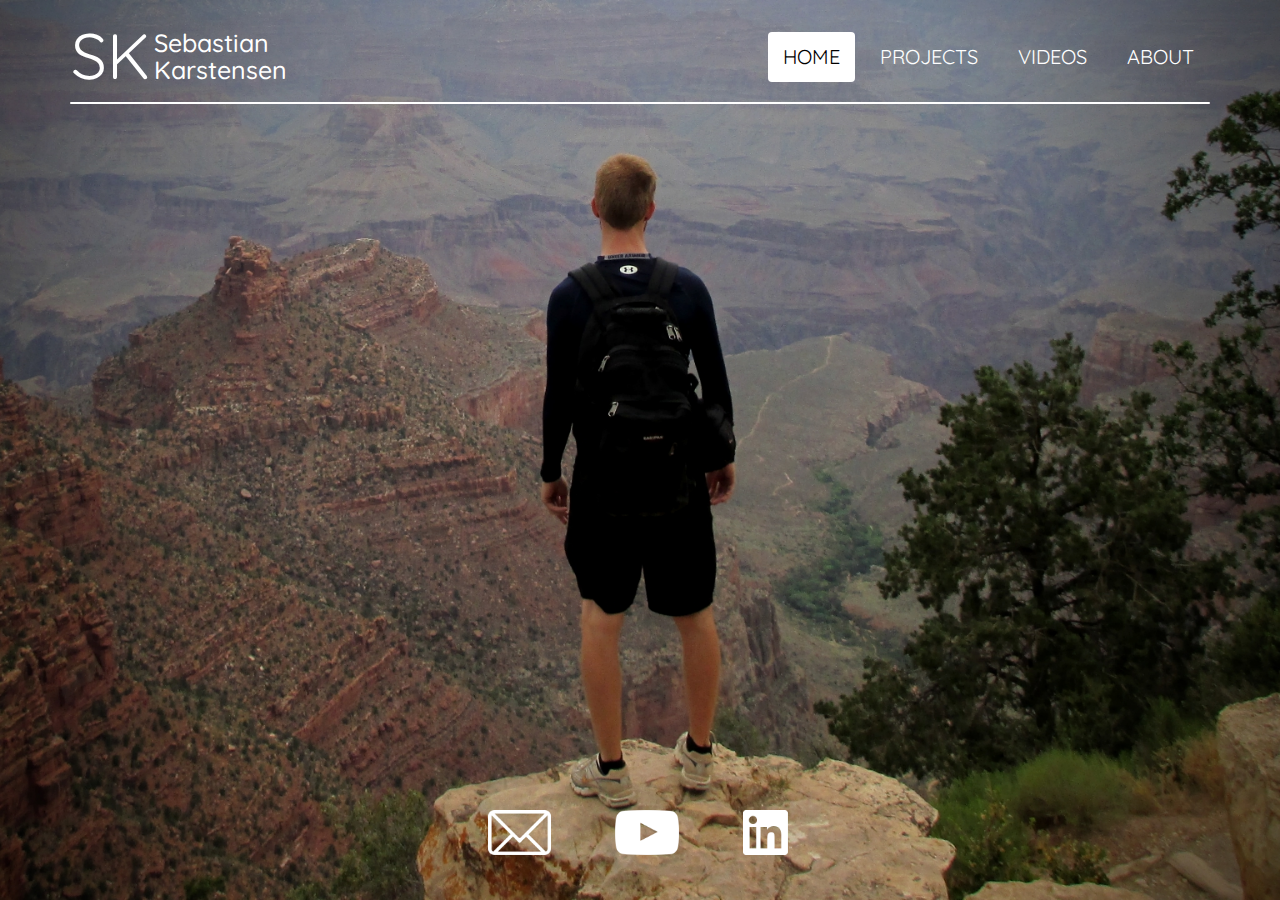
==== index.html @ 9206526f "Initial Website Setup" ====
<!DOCTYPE html>

<html id="front-html">

<head>
	<meta charset="UTF-8">
	<meta name="keywords" content="Sebastian Karstensen,resume,CV,computer science,software development,programming,skills,projects,videos,about">
	<meta name="author" content="Sebastian Karstensen"> 

	<meta name="viewport" content="initial-scale=1">

	<title>Home | S. Karstensen</title>

	<link rel="shortcut icon" href="images/website-icon.ico">
	<link rel="stylesheet" type="text/css" href="css/site.css">
	<link rel="stylesheet" type="text/css" href="css/style-home.css">
	<link rel="stylesheet" type="text/css" href="https://maxcdn.bootstrapcdn.com/bootstrap/3.3.6/css/bootstrap.min.css">
</head>

<body id="body" class="container">
	<header>
		<nav id="navigation-bar" class = "navbar navbar-default" role = "navigation">
			<div class = "navbar-header">
				<a id="homepage" href="index.html">
				<div id="logo-letters">
					SK
				</div>
					<div id="logo-name">
						<h3 class="name">Sebastian</h3>
						<h3 class="name">Karstensen</h3>
					</div>
				</a>

				<button id = "menu-button" type = "button" class = "navbar-toggle" 
				data-toggle = "collapse" data-target = "#subpage-navbar-collapse" onclick="this.blur();">
					<span class = "icon-bar"></span>
					<span class = "icon-bar"></span>
					<span class = "icon-bar"></span>
				</button>
			</div>

			<div class = "collapse navbar-collapse" id = "subpage-navbar-collapse">

				<ul id="navigation" class = "nav navbar-nav">
					<li id="current-page"><a class="mark-page" href = "index.html">HOME</a></li>
					<li><a href = "projects.html">PROJECTS</a></li>
					<li><a href = "videos.html">VIDEOS</a></li>
					<li><a href = "about.html">ABOUT</a></li>
				</ul>
			</div>

		</nav>
	</header>

	<div id="splitter"></div>

	<div id="home-space"></div>

	<div id="contact-info">
		<div class="contact-link">
			<a href="mailto:sebastian.karstensen@live.dk">
				<img src="images/logo-email.png">
			</a>
		</div>
		<div class="contact-link">
			<a href="https://www.youtube.com/channel/UC2_gD5-8RMO1oaJNJ4qHuQA" target="0">
				<img src="images/logo-twitter.png">
			</a>
		</div>
		<div class="contact-link">
			<a href="https://dk.linkedin.com/in/sebastiankarstensen" target="0">
				<img src="images/logo-linkedin.png">
			</a>
		</div>
	</div>

	<script src="https://cdnjs.cloudflare.com/ajax/libs/jquery/2.2.3/jquery.js"></script>
	<script src="https://maxcdn.bootstrapcdn.com/bootstrap/3.3.6/js/bootstrap.min.js"></script>
</body>


</html>
---- css/site.css ----
@import url(https://fonts.googleapis.com/css?family=Quicksand);

* {
	margin: 0;
	padding: 0;
	font-family: "Quicksand", sans-serif;
}

html {
	min-height: 100%;
	background-size: cover;
	background-position: center;
    background-repeat: no-repeat;
    background-attachment: fixed;
}

#body {
	background-color: transparent;
	position: relative;
}

header {
	padding-top: 1vh;
}

/*General + navbar*/
/*-------------------------------------*/
#homepage {
	text-decoration: none;
}

#navigation-bar {
	background-color: transparent;
	border-color: transparent;
	margin-bottom: 0;
}

#logo-letters {
	font-size: 42px;
	display: inline-block;
	color: white;
}

#logo-name {
	display: inline-block;
	color: white;
}

.name {
	font-size: 16px;
	margin: 0;
}

#subpage-navbar-collapse {
	padding: 0;
	background-color: rgba(24,24,24,0.6);
	border-top: 2px solid white;
}

#menu-button {
	margin-right: 0;
	padding: 0;
	border-color: transparent;
}

#menu-button:hover {
	background-color: transparent;
}

#menu-button:hover span {
	background-color: white;
}

#menu-button span {
	background-color: white;
	margin: 8px 0px;
	width: 32px;
	height: 4px;
	border-radius: 2px;
}

#navigation {
	text-align: center;
	display: inline;
	margin: 0;
}

#navigation li a {
	color: white;
	font-size: 20px;
	margin: 0;
	display: inline-block;
}

#current-page .mark-page {
	color: black;
	background-color: white;
}

/*
#navigation li a:active {
	color: black;
	background-color: white;
}*/

#splitter {
	height: 2px;
	background-color: white;
	border-radius: 1px;
}

#contact-info {
	text-align: center;
	position: fixed;
	bottom: 5%;
	width: 100%;
	left: 0;
}

.contact-link {
	display: inline-block;
	margin: 0 12px;
}

.contact-link a img {
	height: 7.5vh;
}

/* Desktop and tablet */
@media screen and (min-width: 768px) {
	#logo-letters {
		font-size: 64px;
	}

	.name {
		font-size: 25px;
	}

	#subpage-navbar-collapse {
		background-color: transparent;
		border-top: none;
	}

	#navigation {
		float: right;
		padding-top: 22px;
	}

    #navigation li a {
    	margin: 0;
    	margin-left: 10px;
    	border-radius: 4px;
    }

    #navigation li a:hover {
    	color: black;
    	background-color: white;
    }

    .contact-link a img {
    	height: 5vh;
    }

    .contact-link {
    	margin: 0 30px;
    }
}
/*-------------------------------------*/

/*Projects*/
/*-------------------------------------*/
#projects {
	padding: 0;
}

.card {
	padding: 20px 0;
}

.project {
	color: white;
	background-color: rgba(24,24,24,0.7);
	border: 2px solid white;
	padding: 15px;
}

.project-name {
	text-align: center;
	margin: 0;
	font-size: 22px;
}

.project-image {
	margin: 10px 0;
	border: 1px solid white;
}

.project-description {
	margin: 0;
	text-align: justify;
}


/* Desktop and tablet */
@media screen and (min-width: 768px) {
	.project {
		min-height: 440px;
	}
}
/*-------------------------------------*/


/*Videos*/
/*-------------------------------------*/
.videowrapper {
    float: none;
    clear: both;
    width: 100%;
    position: relative;
    padding-bottom: 56.1708%;
    height: 0;
}
.videowrapper iframe {
    position: absolute;
    top: 0;
    left: 0;
    width: 100%;
    height: 100%;
}
/*-------------------------------------*/


/*About*/
/*-------------------------------------*/
.summary {
	text-align: center;
	margin: 20px 0;
	font-size: 24px;
	color: white;
}

.about-name {
	text-align: center;
	margin: 10px 0;
	font-size: 28px;
	text-transform: uppercase;
}

.about-list {
	margin: 0;
	text-align: center;
	list-style: none;
	font-size: 20px;
	line-height: 3;
	font-style: italic;
}

/*-------------------------------------*/
---- css/style-home.css ----
html {
	background-image: url(../images/background-home.jpg);
}
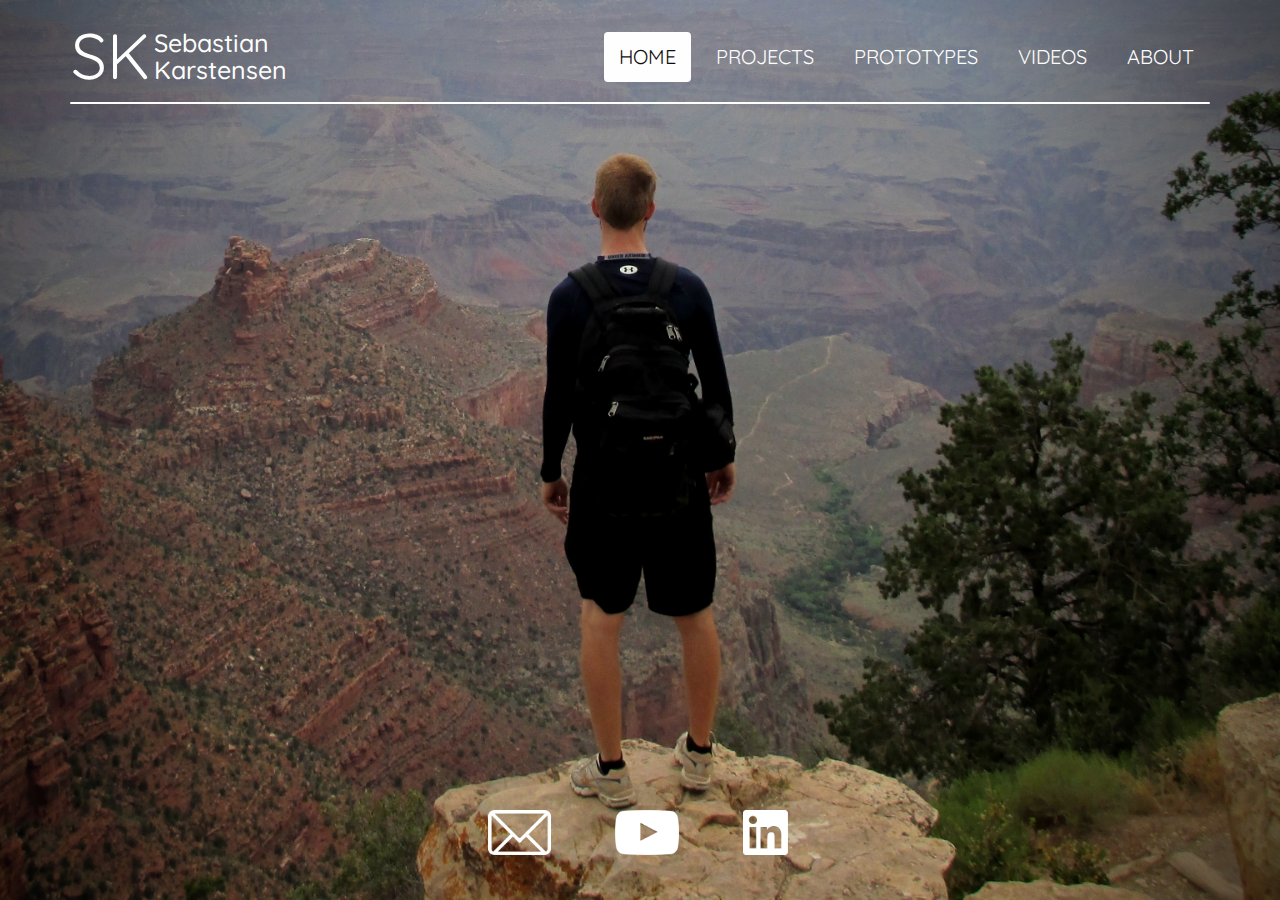
==== commit 796b9eee: "Initial draft for Prototypes" ====
--- a/index.html
+++ b/index.html
@@ -44,6 +44,7 @@
 				<ul id="navigation" class = "nav navbar-nav">
 					<li id="current-page"><a class="mark-page" href = "index.html">HOME</a></li>
 					<li><a href = "projects.html">PROJECTS</a></li>
+					<li><a href = "prototypes.html">PROTOTYPES</a></li>
 					<li><a href = "videos.html">VIDEOS</a></li>
 					<li><a href = "about.html">ABOUT</a></li>
 				</ul>
--- a/css/site.css
+++ b/css/site.css
@@ -1,4 +1,12 @@
 @import url(https://fonts.googleapis.com/css?family=Quicksand);
+
+/*Declare variables*/
+:root{
+    --white:#fefefe;
+    --black:#0f0f0f;
+   	--transparent-black: rgba(24,24,24,0.65);
+}
+
 
 * {
 	margin: 0;
@@ -38,12 +46,12 @@
 #logo-letters {
 	font-size: 42px;
 	display: inline-block;
-	color: white;
+	color: var(--white);
 }
 
 #logo-name {
 	display: inline-block;
-	color: white;
+	color: var(--white);
 }
 
 .name {
@@ -53,8 +61,8 @@
 
 #subpage-navbar-collapse {
 	padding: 0;
-	background-color: rgba(24,24,24,0.6);
-	border-top: 2px solid white;
+	background-color: var(--transparent-black);
+	border-top: 2px solid var(--white);
 }
 
 #menu-button {
@@ -68,11 +76,11 @@
 }
 
 #menu-button:hover span {
-	background-color: white;
+	background-color: var(--white);
 }
 
 #menu-button span {
-	background-color: white;
+	background-color: var(--white);
 	margin: 8px 0px;
 	width: 32px;
 	height: 4px;
@@ -86,26 +94,26 @@
 }
 
 #navigation li a {
-	color: white;
+	color: var(--white);
 	font-size: 20px;
 	margin: 0;
 	display: inline-block;
 }
 
 #current-page .mark-page {
-	color: black;
-	background-color: white;
+	color: var(--black);
+	background-color: var(--white);
 }
 
 /*
 #navigation li a:active {
-	color: black;
-	background-color: white;
+	color: var(--black);
+	background-color: var(--white);
 }*/
 
 #splitter {
 	height: 2px;
-	background-color: white;
+	background-color: var(--white);
 	border-radius: 1px;
 }
 
@@ -126,7 +134,9 @@
 	height: 7.5vh;
 }
 
+
 /* Desktop and tablet */
+/*-------------------------------------*/
 @media screen and (min-width: 768px) {
 	#logo-letters {
 		font-size: 64px;
@@ -153,8 +163,8 @@
     }
 
     #navigation li a:hover {
-    	color: black;
-    	background-color: white;
+    	color: var(--black);
+    	background-color: var(--white);
     }
 
     .contact-link a img {
@@ -178,9 +188,9 @@
 }
 
 .project {
-	color: white;
-	background-color: rgba(24,24,24,0.7);
-	border: 2px solid white;
+	color: var(--white);
+	background-color: var(--transparent-black);
+	border: 2px solid var(--white);
 	padding: 15px;
 }
 
@@ -192,7 +202,7 @@
 
 .project-image {
 	margin: 10px 0;
-	border: 1px solid white;
+	border: 1px solid var(--white);
 }
 
 .project-description {
@@ -209,6 +219,27 @@
 }
 /*-------------------------------------*/
 
+
+/*Prototypes*/
+/*-------------------------------------*/
+.prototype-details {
+	color: var(--white);
+}
+
+.prototype-name {
+	text-align: center;
+}
+
+.text-segment {
+	margin: 20px 0;
+}
+
+.prototype-image {
+	margin-top: 20px;
+	width: 100%;
+	border: 2px solid var(--white);
+}
+/*-------------------------------------*/
 
 /*Videos*/
 /*-------------------------------------*/
@@ -236,7 +267,7 @@
 	text-align: center;
 	margin: 20px 0;
 	font-size: 24px;
-	color: white;
+	color: var(--white);
 }
 
 .about-name {
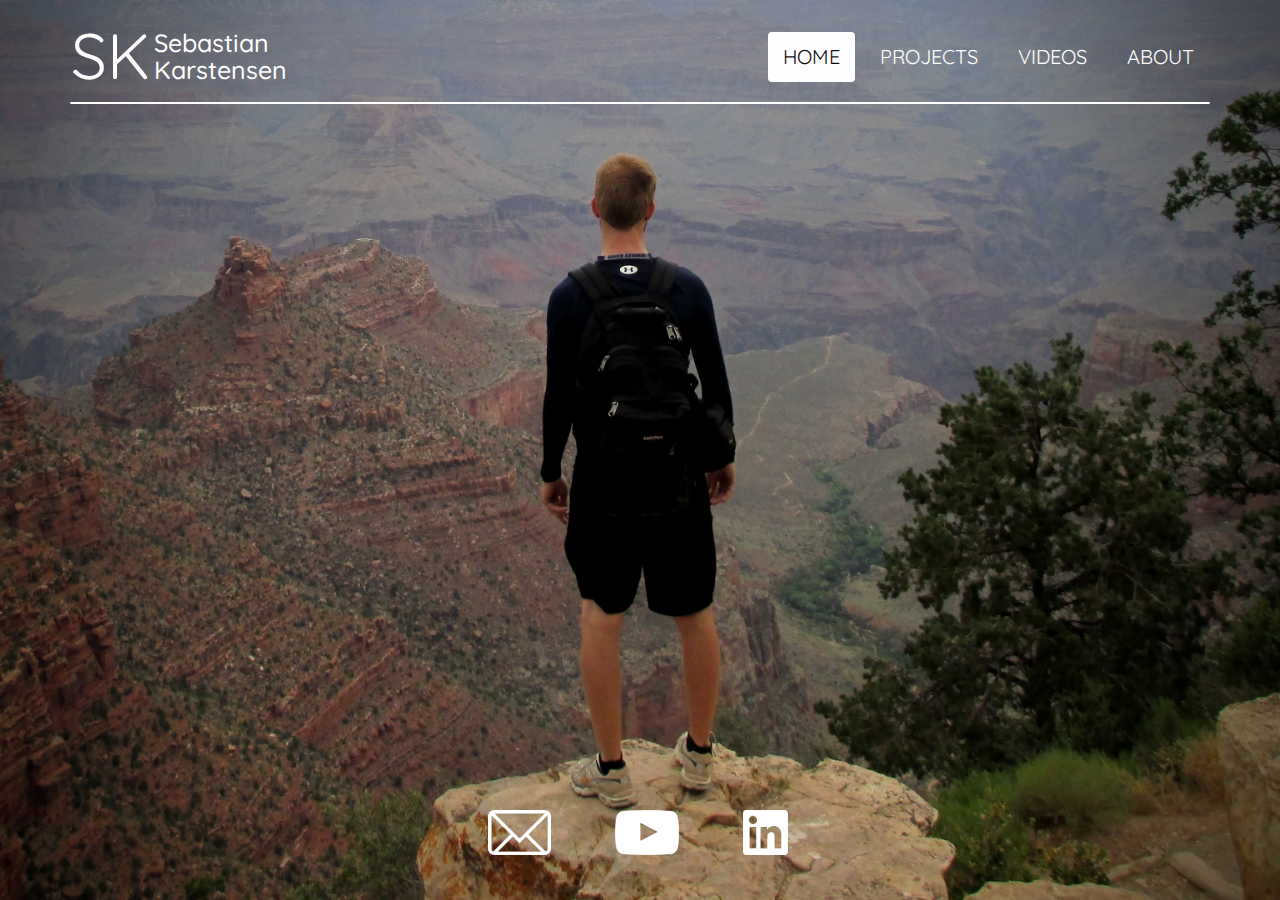
==== commit cb1f7115: "Removed "Prototypes"-section" ====
--- a/index.html
+++ b/index.html
@@ -44,7 +44,6 @@
 				<ul id="navigation" class = "nav navbar-nav">
 					<li id="current-page"><a class="mark-page" href = "index.html">HOME</a></li>
 					<li><a href = "projects.html">PROJECTS</a></li>
-					<li><a href = "prototypes.html">PROTOTYPES</a></li>
 					<li><a href = "videos.html">VIDEOS</a></li>
 					<li><a href = "about.html">ABOUT</a></li>
 				</ul>
--- a/css/site.css
+++ b/css/site.css
@@ -219,27 +219,6 @@
 }
 /*-------------------------------------*/
 
-
-/*Prototypes*/
-/*-------------------------------------*/
-.prototype-details {
-	color: var(--white);
-}
-
-.prototype-name {
-	text-align: center;
-}
-
-.text-segment {
-	margin: 20px 0;
-}
-
-.prototype-image {
-	margin-top: 20px;
-	width: 100%;
-	border: 2px solid var(--white);
-}
-/*-------------------------------------*/
 
 /*Videos*/
 /*-------------------------------------*/
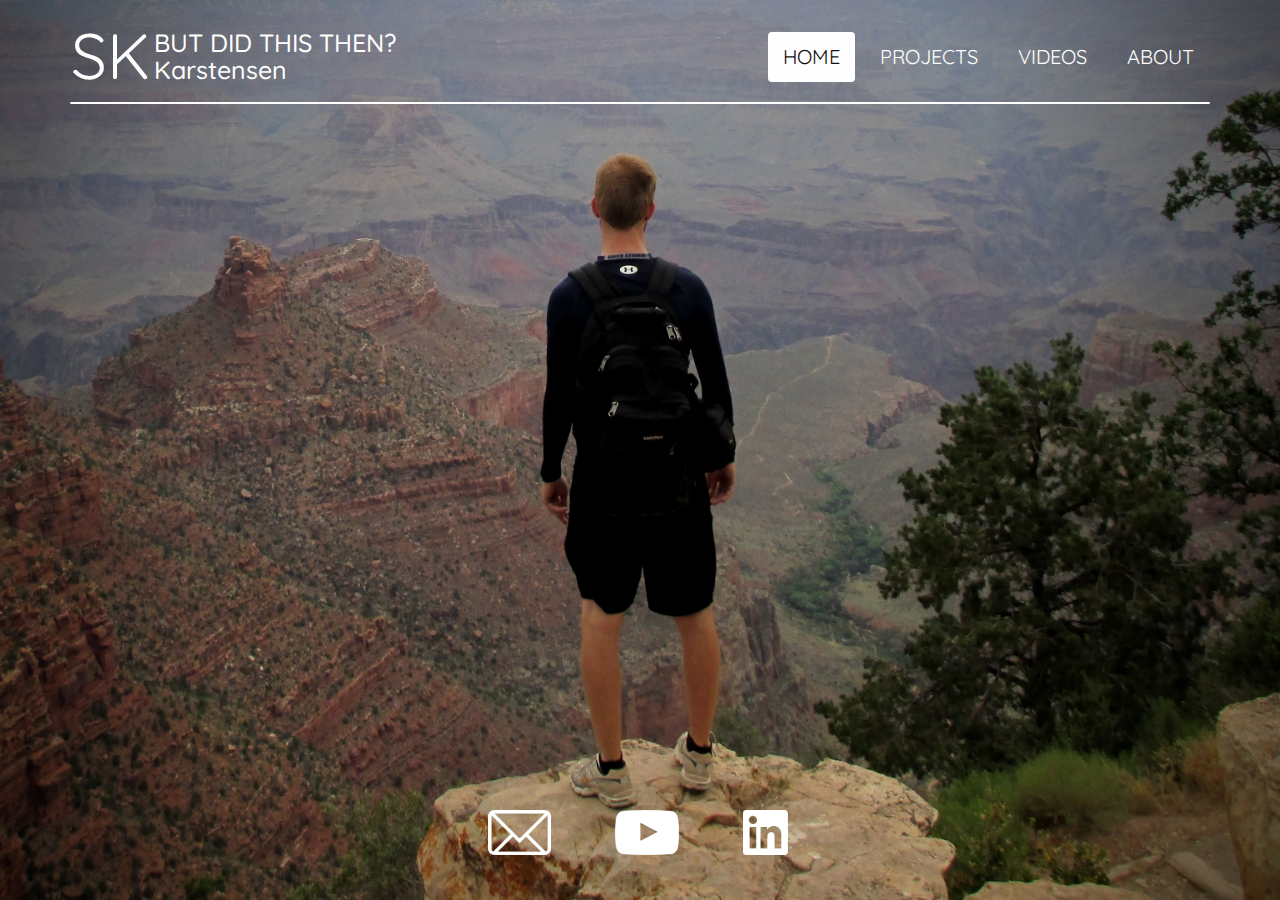
==== commit ad31a83d: "Testing what repository is linked to DNS" ====
--- a/index.html
+++ b/index.html
@@ -26,7 +26,7 @@
 					SK
 				</div>
 					<div id="logo-name">
-						<h3 class="name">Sebastian</h3>
+						<h3 class="name">BUT DID THIS THEN?</h3>
 						<h3 class="name">Karstensen</h3>
 					</div>
 				</a>
